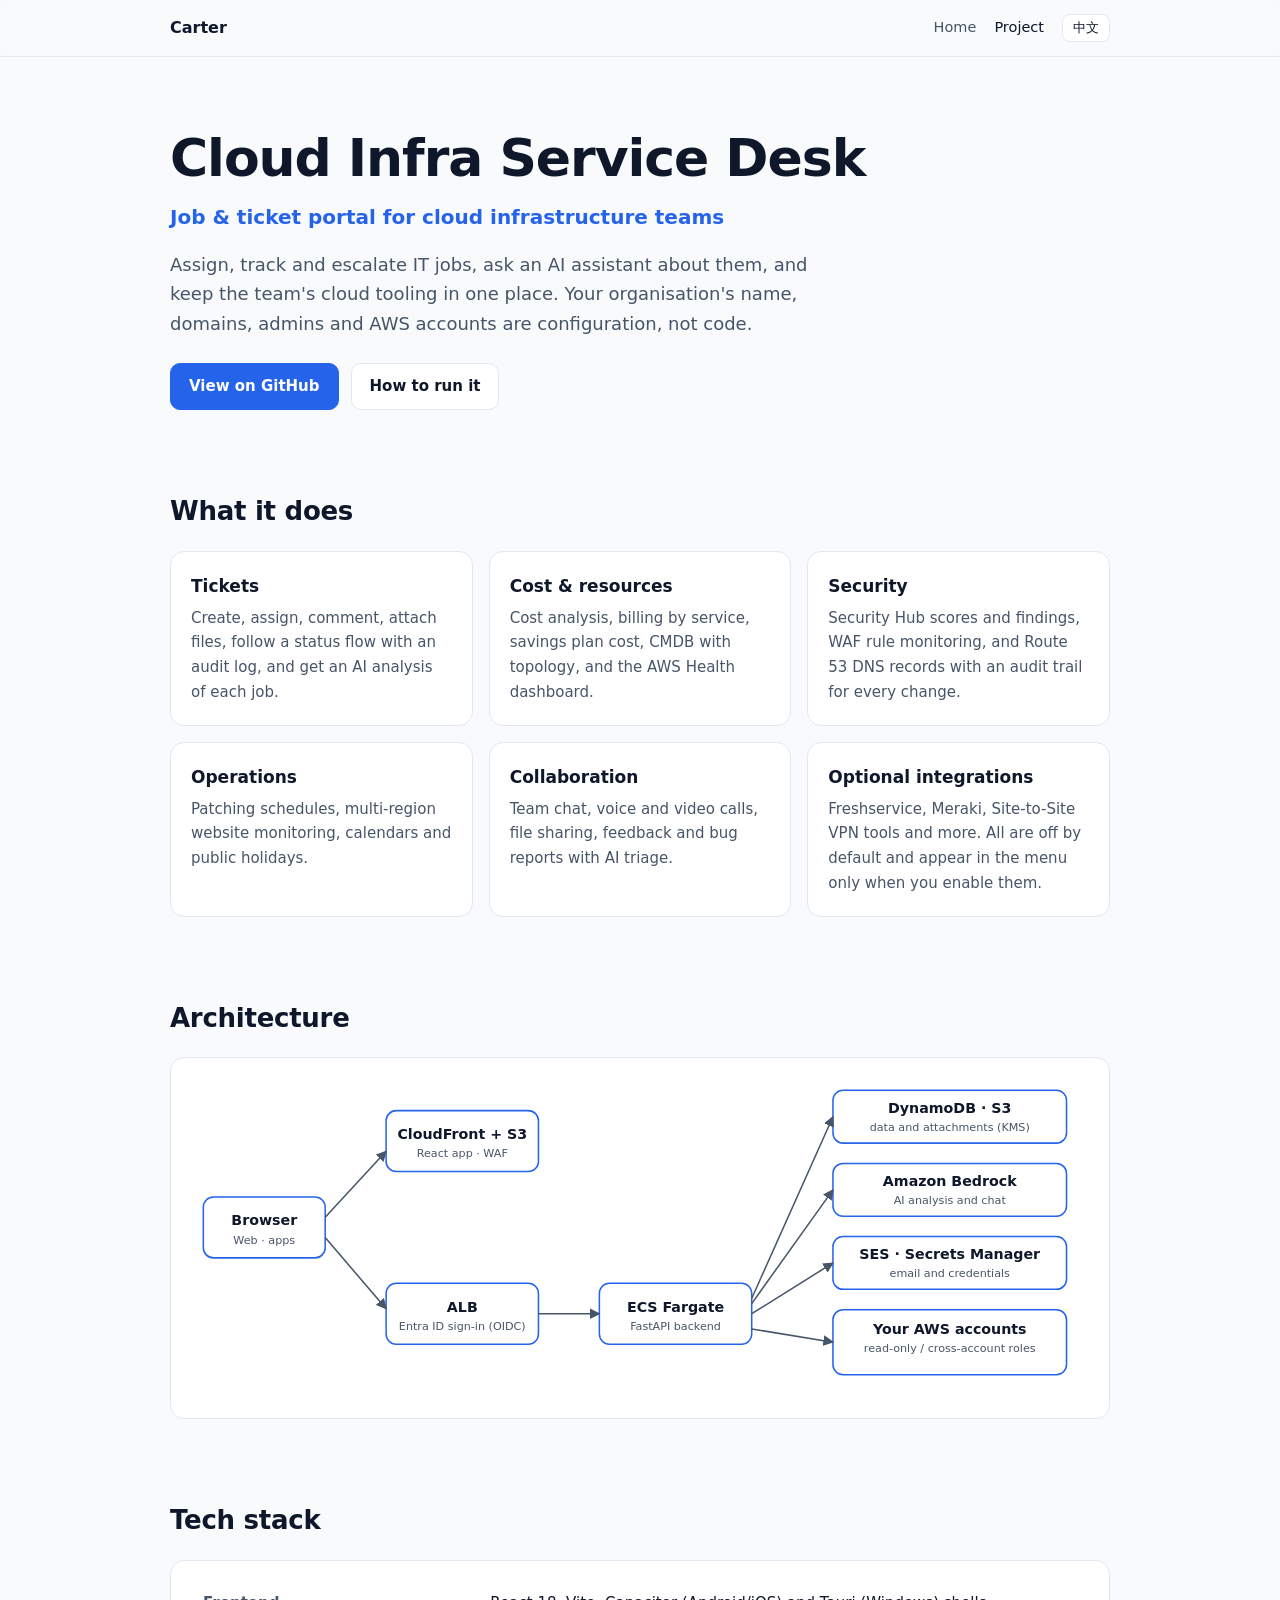
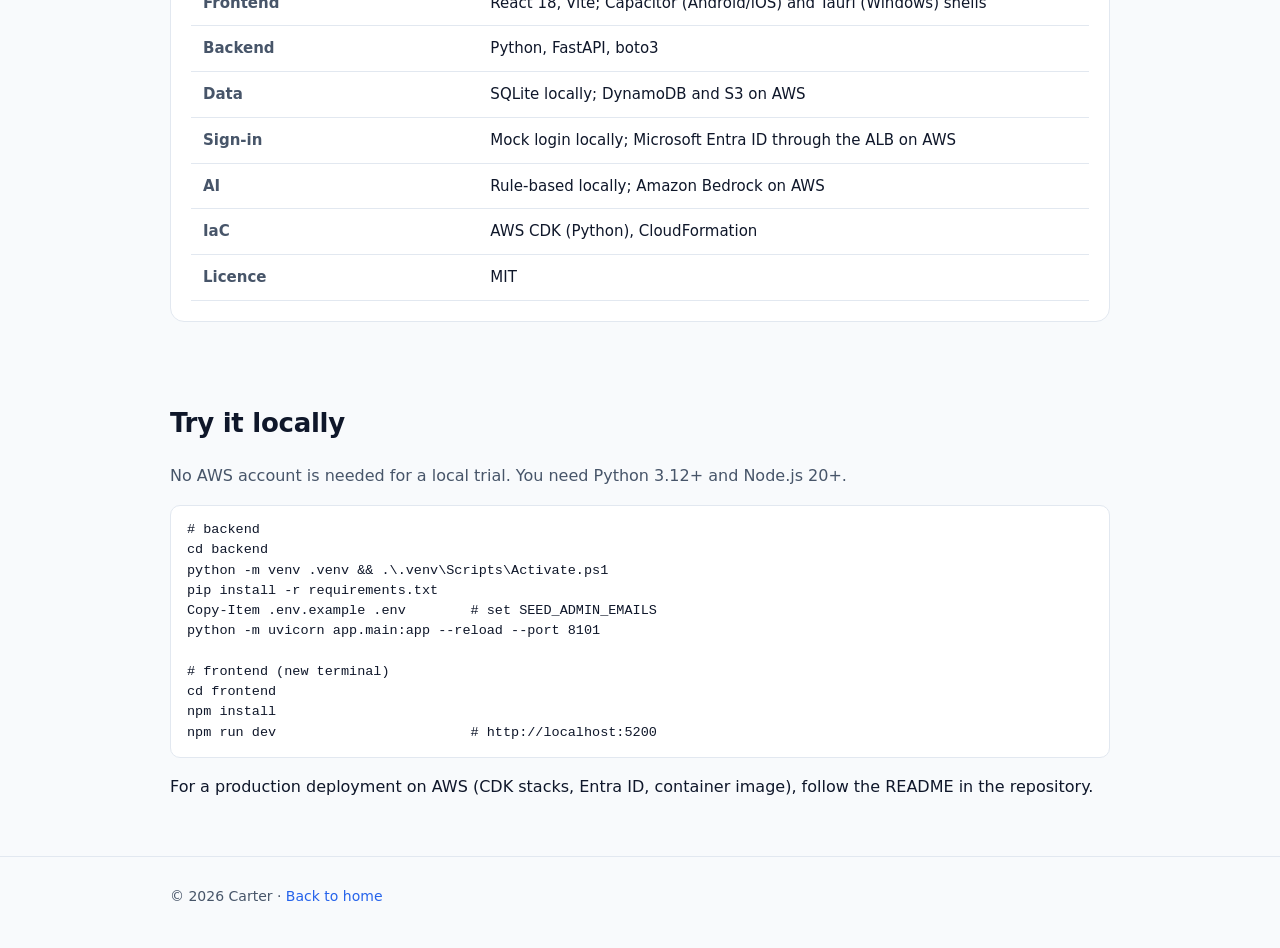
==== project.html @ f6c5fa1a "Add personal site and Cloud Infra Service Desk project page" ====
<!doctype html>
<html lang="en" data-lang="en">
<head>
  <meta charset="utf-8">
  <meta name="viewport" content="width=device-width, initial-scale=1">
  <title>Cloud Infra Service Desk · Carter</title>
  <meta name="description" content="Organisation-neutral job and ticket portal for cloud infrastructure teams: React, FastAPI, AWS CDK, Amazon Bedrock.">
  <link rel="icon" href="favicon.svg" type="image/svg+xml">
  <link rel="stylesheet" href="style.css">
</head>
<body>
<header class="site">
  <div class="wrap">
    <a class="brand" href="index.html">Carter</a>
    <nav>
      <a href="index.html"><span class="en">Home</span><span class="zh">首頁</span></a>
      <a href="project.html" aria-current="page"><span class="en">Project</span><span class="zh">項目</span></a>
      <button class="lang-btn" id="lang-btn" type="button" aria-label="Switch language">中文</button>
    </nav>
  </div>
</header>

<main class="wrap">
  <div class="hero">
    <h1>Cloud Infra Service Desk</h1>
    <p class="role"><span class="en">Job &amp; ticket portal for cloud infrastructure teams</span><span class="zh">雲端基礎架構團隊嘅工單入口</span></p>
    <p class="lead">
      <span class="en">Assign, track and escalate IT jobs, ask an AI assistant about them, and keep the team's cloud tooling in one place. Your organisation's name, domains, admins and AWS accounts are configuration, not code.</span>
      <span class="zh">派發、追蹤同升級 IT 工單,向 AI 助手查詢,並將團隊嘅雲端工具集中一處。機構名稱、網域、管理員同 AWS 帳戶全部係設定,唔係寫死喺 code 入面。</span>
    </p>
    <div class="btns">
      <a class="btn primary" href="https://github.com/carter0684/cloud-infra-service-desk" rel="noopener"><span class="en">View on GitHub</span><span class="zh">喺 GitHub 睇</span></a>
      <a class="btn" href="#deploy"><span class="en">How to run it</span><span class="zh">點樣運行</span></a>
    </div>
  </div>

  <section id="features">
    <h2><span class="en">What it does</span><span class="zh">功能</span></h2>
    <div class="grid">
      <div class="card"><h3><span class="en">Tickets</span><span class="zh">工單</span></h3><p><span class="en">Create, assign, comment, attach files, follow a status flow with an audit log, and get an AI analysis of each job.</span><span class="zh">建立、指派、留言、附件、狀態流程同審計記錄,每張工單都有 AI 分析。</span></p></div>
      <div class="card"><h3><span class="en">Cost &amp; resources</span><span class="zh">成本與資源</span></h3><p><span class="en">Cost analysis, billing by service, savings plan cost, CMDB with topology, and the AWS Health dashboard.</span><span class="zh">成本分析、按服務計費、Savings Plan 成本、帶拓撲嘅 CMDB,同 AWS Health 儀表板。</span></p></div>
      <div class="card"><h3><span class="en">Security</span><span class="zh">安全</span></h3><p><span class="en">Security Hub scores and findings, WAF rule monitoring, and Route 53 DNS records with an audit trail for every change.</span><span class="zh">Security Hub 評分同發現、WAF 規則監控,以及每次改動都有審計記錄嘅 Route 53 DNS 管理。</span></p></div>
      <div class="card"><h3><span class="en">Operations</span><span class="zh">維運</span></h3><p><span class="en">Patching schedules, multi-region website monitoring, calendars and public holidays.</span><span class="zh">修補排程、多區域網站監控、日曆同公眾假期。</span></p></div>
      <div class="card"><h3><span class="en">Collaboration</span><span class="zh">協作</span></h3><p><span class="en">Team chat, voice and video calls, file sharing, feedback and bug reports with AI triage.</span><span class="zh">團隊聊天、語音/視像通話、檔案分享,以及帶 AI 分流嘅意見與錯誤回報。</span></p></div>
      <div class="card"><h3><span class="en">Optional integrations</span><span class="zh">可選整合</span></h3><p><span class="en">Freshservice, Meraki, Site-to-Site VPN tools and more. All are off by default and appear in the menu only when you enable them.</span><span class="zh">Freshservice、Meraki、Site-to-Site VPN 工具等。預設全部關閉,啟用後先會出現喺選單。</span></p></div>
    </div>
  </section>

  <section id="architecture">
    <h2><span class="en">Architecture</span><span class="zh">架構</span></h2>
    <div class="diagram">
      <svg viewBox="0 0 900 330" role="img" aria-label="Architecture: browser to CloudFront and S3, ALB with Entra ID sign-in, ECS Fargate running FastAPI, backed by DynamoDB, S3, Bedrock, SES and Secrets Manager, with cross-account roles to member accounts">
        <defs>
          <marker id="arrow" viewBox="0 0 10 10" refX="9" refY="5" markerWidth="7" markerHeight="7" orient="auto-start-reverse">
            <path d="M0 0L10 5L0 10z" fill="currentColor" style="fill:var(--muted)"/>
          </marker>
        </defs>
        <rect class="box" x="20" y="125" width="120" height="60" rx="10"/>
        <text x="80" y="153" text-anchor="middle" font-size="14" font-weight="700">Browser</text>
        <text class="sub" x="80" y="171" text-anchor="middle">Web · apps</text>

        <rect class="box" x="200" y="40" width="150" height="60" rx="10"/>
        <text x="275" y="68" text-anchor="middle" font-size="14" font-weight="700">CloudFront + S3</text>
        <text class="sub" x="275" y="86" text-anchor="middle">React app · WAF</text>

        <rect class="box" x="200" y="210" width="150" height="60" rx="10"/>
        <text x="275" y="238" text-anchor="middle" font-size="14" font-weight="700">ALB</text>
        <text class="sub" x="275" y="256" text-anchor="middle">Entra ID sign-in (OIDC)</text>

        <rect class="box" x="410" y="210" width="150" height="60" rx="10"/>
        <text x="485" y="238" text-anchor="middle" font-size="14" font-weight="700">ECS Fargate</text>
        <text class="sub" x="485" y="256" text-anchor="middle">FastAPI backend</text>

        <rect class="box" x="640" y="20" width="230" height="52" rx="10"/>
        <text x="755" y="42" text-anchor="middle" font-size="14" font-weight="700">DynamoDB · S3</text>
        <text class="sub" x="755" y="60" text-anchor="middle">data and attachments (KMS)</text>

        <rect class="box" x="640" y="92" width="230" height="52" rx="10"/>
        <text x="755" y="114" text-anchor="middle" font-size="14" font-weight="700">Amazon Bedrock</text>
        <text class="sub" x="755" y="132" text-anchor="middle">AI analysis and chat</text>

        <rect class="box" x="640" y="164" width="230" height="52" rx="10"/>
        <text x="755" y="186" text-anchor="middle" font-size="14" font-weight="700">SES · Secrets Manager</text>
        <text class="sub" x="755" y="204" text-anchor="middle">email and credentials</text>

        <rect class="box" x="640" y="236" width="230" height="64" rx="10"/>
        <text x="755" y="260" text-anchor="middle" font-size="14" font-weight="700">Your AWS accounts</text>
        <text class="sub" x="755" y="278" text-anchor="middle">read-only / cross-account roles</text>

        <path class="edge" d="M140 145 L200 80"/>
        <path class="edge" d="M140 165 L200 235"/>
        <path class="edge" d="M350 240 L410 240"/>
        <path class="edge" d="M560 225 L640 46"/>
        <path class="edge" d="M560 230 L640 118"/>
        <path class="edge" d="M560 240 L640 190"/>
        <path class="edge" d="M560 255 L640 268"/>
      </svg>
    </div>
  </section>

  <section id="stack">
    <h2><span class="en">Tech stack</span><span class="zh">技術</span></h2>
    <div class="card">
      <table>
        <tr><th><span class="en">Frontend</span><span class="zh">前端</span></th><td>React 18, Vite; Capacitor (Android/iOS) and Tauri (Windows) shells</td></tr>
        <tr><th><span class="en">Backend</span><span class="zh">後端</span></th><td>Python, FastAPI, boto3</td></tr>
        <tr><th><span class="en">Data</span><span class="zh">資料</span></th><td>SQLite locally; DynamoDB and S3 on AWS</td></tr>
        <tr><th><span class="en">Sign-in</span><span class="zh">登入</span></th><td><span class="en">Mock login locally; Microsoft Entra ID through the ALB on AWS</span><span class="zh">本機用模擬登入;AWS 上經 ALB 使用 Microsoft Entra ID</span></td></tr>
        <tr><th>AI</th><td><span class="en">Rule-based locally; Amazon Bedrock on AWS</span><span class="zh">本機用規則式;AWS 上用 Amazon Bedrock</span></td></tr>
        <tr><th>IaC</th><td>AWS CDK (Python), CloudFormation</td></tr>
        <tr><th><span class="en">Licence</span><span class="zh">授權</span></th><td>MIT</td></tr>
      </table>
    </div>
  </section>

  <section id="deploy">
    <h2><span class="en">Try it locally</span><span class="zh">本機試用</span></h2>
    <p class="en" style="color:var(--muted)">No AWS account is needed for a local trial. You need Python 3.12+ and Node.js 20+.</p>
    <p class="zh" style="color:var(--muted)">本機試用唔需要 AWS 帳戶。需要 Python 3.12+ 同 Node.js 20+。</p>
<pre><code># backend
cd backend
python -m venv .venv &amp;&amp; .\.venv\Scripts\Activate.ps1
pip install -r requirements.txt
Copy-Item .env.example .env        # set SEED_ADMIN_EMAILS
python -m uvicorn app.main:app --reload --port 8101

# frontend (new terminal)
cd frontend
npm install
npm run dev                        # http://localhost:5200</code></pre>
    <p>
      <span class="en">For a production deployment on AWS (CDK stacks, Entra ID, container image), follow the README in the repository.</span>
      <span class="zh">喺 AWS 正式部署(CDK stack、Entra ID、容器映像)請參考 repository 內嘅 README。</span>
    </p>
  </section>
</main>

<footer>
  <div class="wrap">© 2026 Carter · <a href="index.html"><span class="en">Back to home</span><span class="zh">返回首頁</span></a></div>
</footer>
<script src="script.js"></script>
</body>
</html>
---- style.css ----
:root {
  --bg: #f8fafc;
  --surface: #ffffff;
  --text: #0f172a;
  --muted: #475569;
  --border: #e2e8f0;
  --accent: #2563eb;
  --accent-soft: #dbeafe;
  --radius: 14px;
  --max: 980px;
}

@media (prefers-color-scheme: dark) {
  :root {
    --bg: #0b1220;
    --surface: #111a2e;
    --text: #e5edf9;
    --muted: #9fb0cb;
    --border: #1f2c47;
    --accent: #60a5fa;
    --accent-soft: #14264a;
  }
}

* { box-sizing: border-box; }
html { scroll-behavior: smooth; }
body {
  margin: 0;
  font-family: system-ui, -apple-system, "Segoe UI", Roboto, "Noto Sans TC", "Microsoft JhengHei", sans-serif;
  background: var(--bg);
  color: var(--text);
  line-height: 1.65;
}
a { color: var(--accent); text-decoration: none; }
a:hover { text-decoration: underline; }
.wrap { max-width: var(--max); margin: 0 auto; padding: 0 20px; }

/* language toggle: only the active language is shown */
html[data-lang="en"] .zh { display: none !important; }
html[data-lang="zh"] .en { display: none !important; }

header.site {
  position: sticky; top: 0; z-index: 10;
  background: color-mix(in srgb, var(--bg) 88%, transparent);
  backdrop-filter: blur(8px);
  border-bottom: 1px solid var(--border);
}
header.site .wrap { display: flex; align-items: center; justify-content: space-between; height: 56px; }
header.site .brand { font-weight: 700; color: var(--text); }
header.site nav { display: flex; gap: 18px; align-items: center; font-size: 14.5px; }
header.site nav a { color: var(--muted); }
header.site nav a:hover, header.site nav a[aria-current="page"] { color: var(--text); text-decoration: none; }
.lang-btn {
  border: 1px solid var(--border); background: var(--surface); color: var(--text);
  border-radius: 8px; padding: 4px 10px; font-size: 13px; cursor: pointer;
}

.hero { padding: 72px 0 40px; }
.hero h1 { font-size: clamp(34px, 6vw, 52px); line-height: 1.15; margin: 0 0 12px; letter-spacing: -0.02em; }
.hero .role { font-size: 20px; color: var(--accent); font-weight: 600; margin: 0 0 16px; }
.hero p.lead { font-size: 18px; color: var(--muted); max-width: 680px; margin: 0 0 24px; }
.btns { display: flex; flex-wrap: wrap; gap: 12px; }
.btn {
  display: inline-block; padding: 10px 18px; border-radius: 10px; font-weight: 600; font-size: 15px;
  border: 1px solid var(--border); background: var(--surface); color: var(--text);
}
.btn:hover { text-decoration: none; border-color: var(--accent); }
.btn.primary { background: var(--accent); border-color: var(--accent); color: #fff; }

section { padding: 40px 0; }
section h2 { font-size: 26px; margin: 0 0 18px; letter-spacing: -0.01em; }
.grid { display: grid; gap: 16px; grid-template-columns: repeat(auto-fit, minmax(250px, 1fr)); }
.card {
  background: var(--surface); border: 1px solid var(--border); border-radius: var(--radius);
  padding: 20px;
}
.card h3 { margin: 0 0 6px; font-size: 17px; }
.card p { margin: 0; color: var(--muted); font-size: 15px; }
.chips { display: flex; flex-wrap: wrap; gap: 8px; margin-top: 10px; }
.chip {
  background: var(--accent-soft); color: var(--accent); border-radius: 999px;
  padding: 3px 12px; font-size: 13px; font-weight: 600;
}
.project-card { display: grid; gap: 14px; }
.project-card h3 { font-size: 22px; }
ul.clean { padding-left: 20px; margin: 8px 0 0; color: var(--muted); }
ul.clean li { margin: 4px 0; }
table { width: 100%; border-collapse: collapse; font-size: 15px; }
th, td { text-align: left; padding: 10px 12px; border-bottom: 1px solid var(--border); vertical-align: top; }
th { color: var(--muted); font-weight: 600; width: 32%; }
pre {
  background: var(--surface); border: 1px solid var(--border); border-radius: 10px;
  padding: 14px 16px; overflow-x: auto; font-size: 13.5px; line-height: 1.5;
}
code { font-family: ui-monospace, SFMono-Regular, Consolas, monospace; }
.diagram { background: var(--surface); border: 1px solid var(--border); border-radius: var(--radius); padding: 12px; overflow-x: auto; }
.diagram svg { width: 100%; min-width: 720px; height: auto; display: block; }
.diagram svg text { fill: var(--text); font-family: system-ui, sans-serif; }
.diagram svg .box { fill: var(--surface); stroke: var(--accent); stroke-width: 1.5; }
.diagram svg .edge { stroke: var(--muted); stroke-width: 1.5; fill: none; marker-end: url(#arrow); }
.diagram svg .sub { fill: var(--muted); font-size: 11px; }
footer { border-top: 1px solid var(--border); padding: 28px 0 40px; color: var(--muted); font-size: 14px; }

@media (prefers-color-scheme: dark) {
  .btn.primary { color: #0b1220; }
}

@media (max-width: 560px) {
  header.site nav { gap: 12px; font-size: 13.5px; }
  .hero { padding-top: 48px; }
}
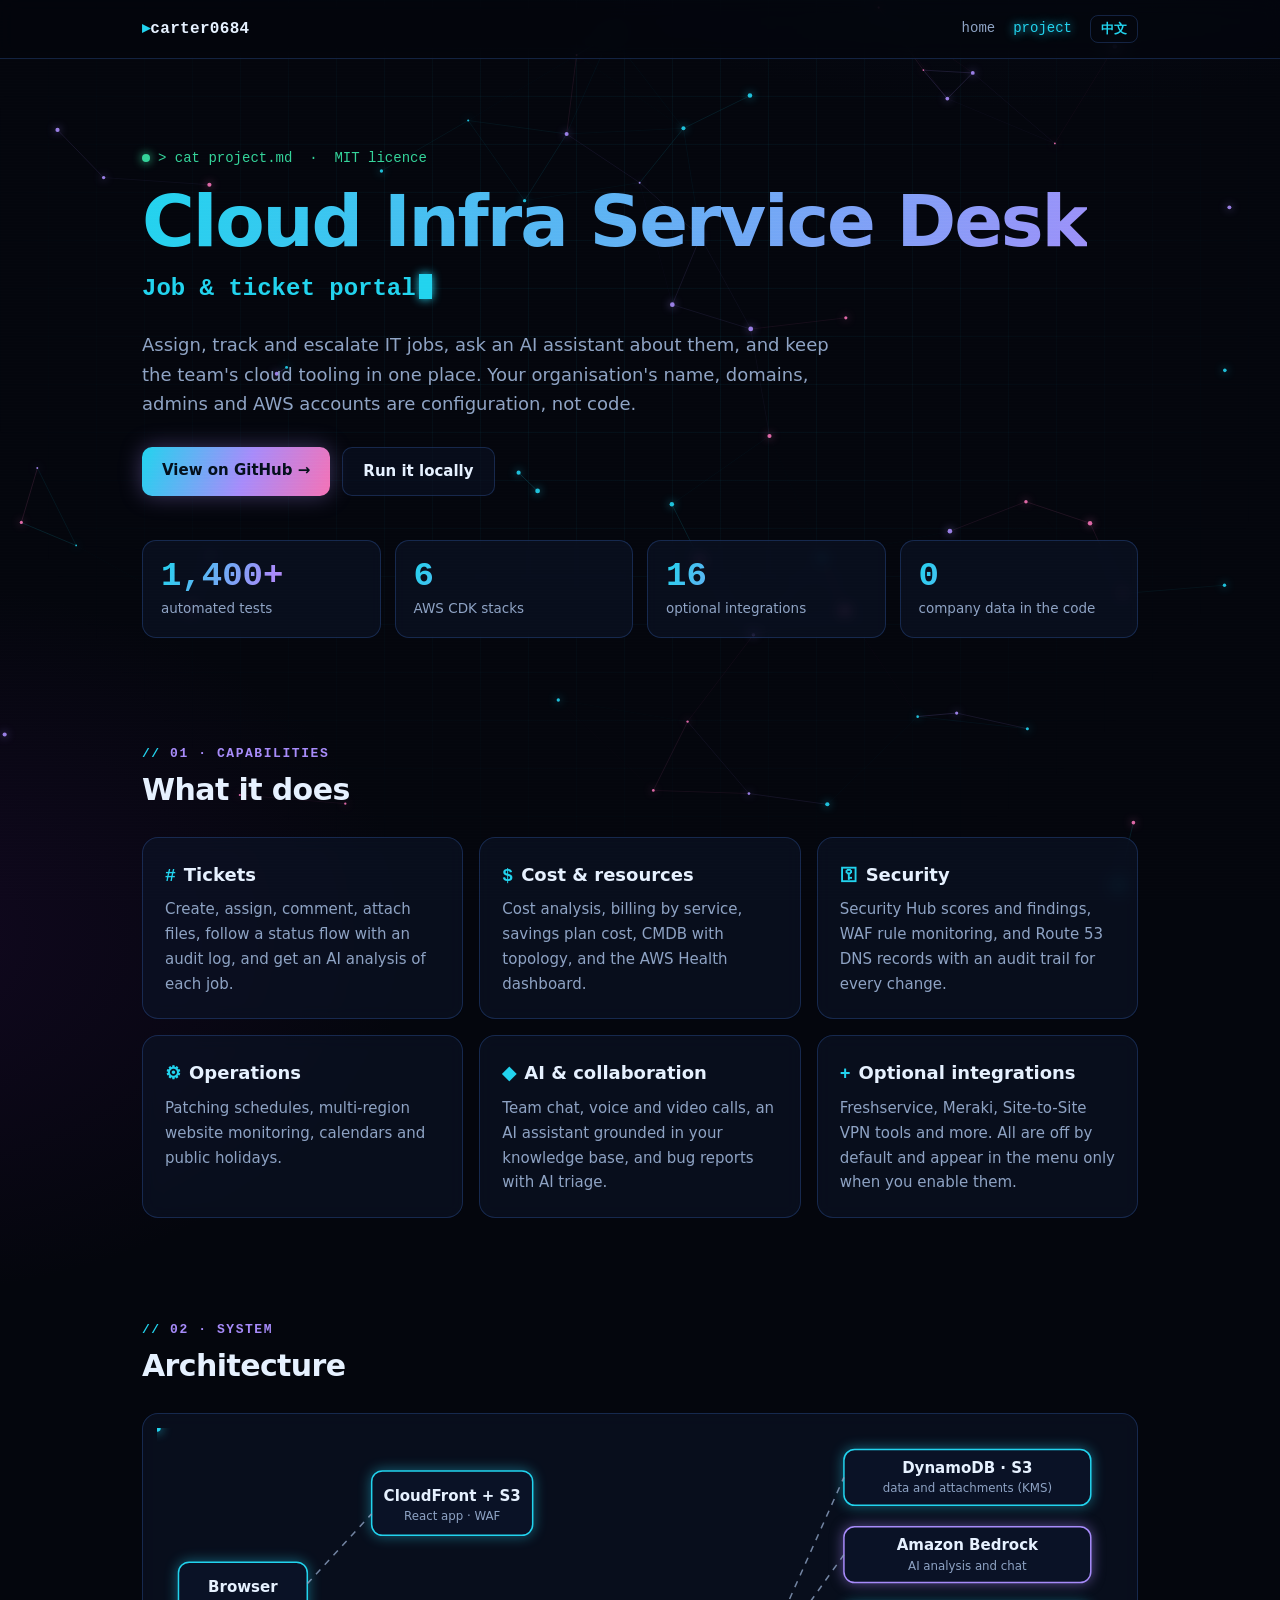
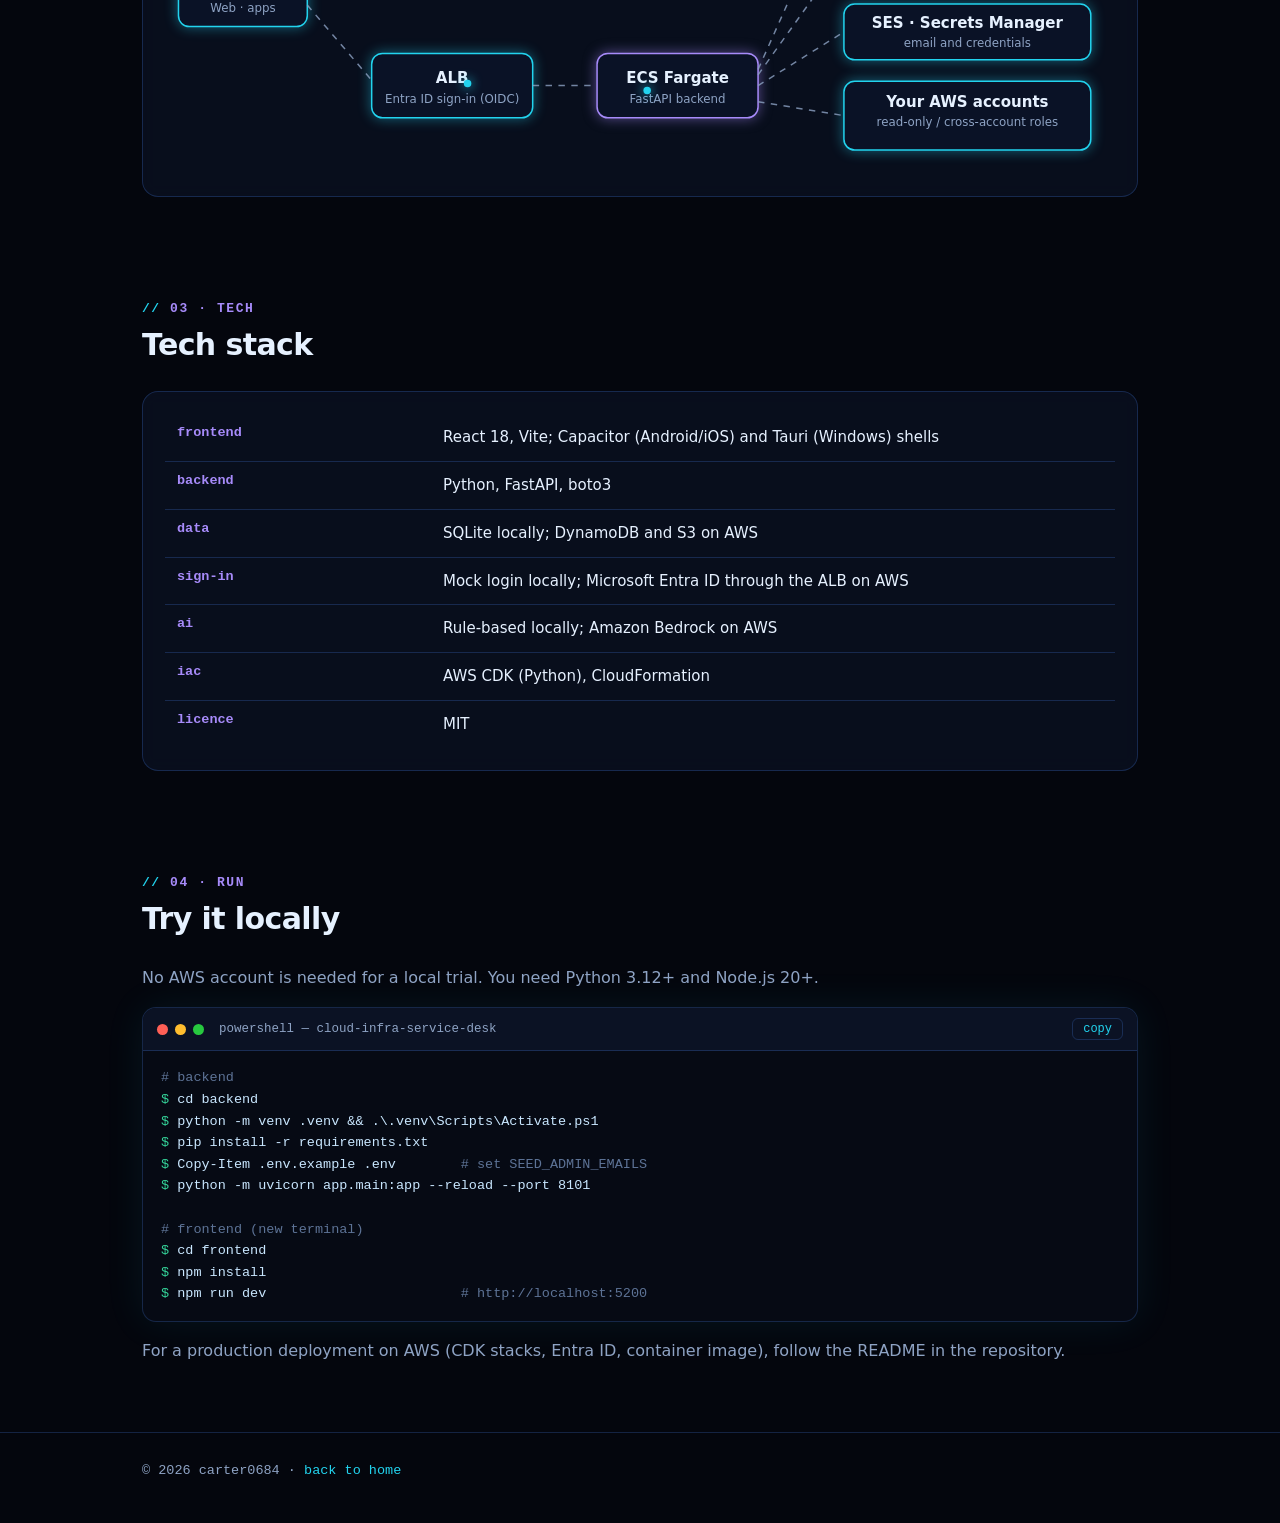
==== commit a5fe3040: "Cyber/AI theme: neural-network background, typing hero, glow cards, animated architecture" ====
--- a/project.html
+++ b/project.html
@@ -3,18 +3,22 @@
 <head>
   <meta charset="utf-8">
   <meta name="viewport" content="width=device-width, initial-scale=1">
-  <title>Cloud Infra Service Desk · Carter</title>
+  <meta name="theme-color" content="#04060d">
+  <title>Cloud Infra Service Desk · carter0684</title>
   <meta name="description" content="Organisation-neutral job and ticket portal for cloud infrastructure teams: React, FastAPI, AWS CDK, Amazon Bedrock.">
   <link rel="icon" href="favicon.svg" type="image/svg+xml">
   <link rel="stylesheet" href="style.css">
 </head>
 <body>
+<div id="progress"></div>
+<canvas id="bg" aria-hidden="true"></canvas>
+
 <header class="site">
   <div class="wrap">
-    <a class="brand" href="index.html">Carter</a>
+    <a class="brand" href="index.html">carter0684</a>
     <nav>
-      <a href="index.html"><span class="en">Home</span><span class="zh">首頁</span></a>
-      <a href="project.html" aria-current="page"><span class="en">Project</span><span class="zh">項目</span></a>
+      <a href="index.html"><span class="en">home</span><span class="zh">首頁</span></a>
+      <a href="project.html" aria-current="page"><span class="en">project</span><span class="zh">項目</span></a>
       <button class="lang-btn" id="lang-btn" type="button" aria-label="Switch language">中文</button>
     </nav>
   </div>
@@ -22,39 +26,43 @@
 
 <main class="wrap">
   <div class="hero">
-    <h1>Cloud Infra Service Desk</h1>
-    <p class="role"><span class="en">Job &amp; ticket portal for cloud infrastructure teams</span><span class="zh">雲端基礎架構團隊嘅工單入口</span></p>
+    <p class="prompt"><span class="dot"></span><span class="en">&gt; cat project.md &nbsp;·&nbsp; MIT licence</span><span class="zh">&gt; cat project.md &nbsp;·&nbsp; MIT 授權</span></p>
+    <h1 class="glitch" data-text="Cloud Infra Service Desk"><span class="en">Cloud Infra Service Desk</span><span class="zh">Cloud Infra Service Desk</span></h1>
+    <p class="role"><span id="typed"
+        data-en="Job &amp; ticket portal|AI-assisted analysis|Cost · CMDB · Security|Config-driven, not hard-coded"
+        data-zh="工單入口|AI 輔助分析|成本 · CMDB · 安全|靠設定,唔寫死"></span><span class="caret"></span></p>
     <p class="lead">
       <span class="en">Assign, track and escalate IT jobs, ask an AI assistant about them, and keep the team's cloud tooling in one place. Your organisation's name, domains, admins and AWS accounts are configuration, not code.</span>
       <span class="zh">派發、追蹤同升級 IT 工單,向 AI 助手查詢,並將團隊嘅雲端工具集中一處。機構名稱、網域、管理員同 AWS 帳戶全部係設定,唔係寫死喺 code 入面。</span>
     </p>
     <div class="btns">
-      <a class="btn primary" href="https://github.com/carter0684/cloud-infra-service-desk" rel="noopener"><span class="en">View on GitHub</span><span class="zh">喺 GitHub 睇</span></a>
-      <a class="btn" href="#deploy"><span class="en">How to run it</span><span class="zh">點樣運行</span></a>
+      <a class="btn primary" href="https://github.com/carter0684/cloud-infra-service-desk" rel="noopener"><span class="en">View on GitHub →</span><span class="zh">喺 GitHub 睇 →</span></a>
+      <a class="btn" href="#deploy"><span class="en">Run it locally</span><span class="zh">本機運行</span></a>
+    </div>
+    <div class="stats reveal">
+      <div class="stat"><b data-count="1400" data-suffix="+">0</b><span><span class="en">automated tests</span><span class="zh">自動化測試</span></span></div>
+      <div class="stat"><b data-count="6">0</b><span><span class="en">AWS CDK stacks</span><span class="zh">AWS CDK stack</span></span></div>
+      <div class="stat"><b data-count="16">0</b><span><span class="en">optional integrations</span><span class="zh">可選整合</span></span></div>
+      <div class="stat"><b data-count="0">0</b><span><span class="en">company data in the code</span><span class="zh">程式碼內嘅公司資料</span></span></div>
     </div>
   </div>
 
-  <section id="features">
-    <h2><span class="en">What it does</span><span class="zh">功能</span></h2>
+  <section id="features" class="reveal">
+    <h2><span class="idx">01 · <span class="en">CAPABILITIES</span><span class="zh">能力</span></span><span class="en">What it does</span><span class="zh">功能</span></h2>
     <div class="grid">
-      <div class="card"><h3><span class="en">Tickets</span><span class="zh">工單</span></h3><p><span class="en">Create, assign, comment, attach files, follow a status flow with an audit log, and get an AI analysis of each job.</span><span class="zh">建立、指派、留言、附件、狀態流程同審計記錄,每張工單都有 AI 分析。</span></p></div>
-      <div class="card"><h3><span class="en">Cost &amp; resources</span><span class="zh">成本與資源</span></h3><p><span class="en">Cost analysis, billing by service, savings plan cost, CMDB with topology, and the AWS Health dashboard.</span><span class="zh">成本分析、按服務計費、Savings Plan 成本、帶拓撲嘅 CMDB,同 AWS Health 儀表板。</span></p></div>
-      <div class="card"><h3><span class="en">Security</span><span class="zh">安全</span></h3><p><span class="en">Security Hub scores and findings, WAF rule monitoring, and Route 53 DNS records with an audit trail for every change.</span><span class="zh">Security Hub 評分同發現、WAF 規則監控,以及每次改動都有審計記錄嘅 Route 53 DNS 管理。</span></p></div>
-      <div class="card"><h3><span class="en">Operations</span><span class="zh">維運</span></h3><p><span class="en">Patching schedules, multi-region website monitoring, calendars and public holidays.</span><span class="zh">修補排程、多區域網站監控、日曆同公眾假期。</span></p></div>
-      <div class="card"><h3><span class="en">Collaboration</span><span class="zh">協作</span></h3><p><span class="en">Team chat, voice and video calls, file sharing, feedback and bug reports with AI triage.</span><span class="zh">團隊聊天、語音/視像通話、檔案分享,以及帶 AI 分流嘅意見與錯誤回報。</span></p></div>
-      <div class="card"><h3><span class="en">Optional integrations</span><span class="zh">可選整合</span></h3><p><span class="en">Freshservice, Meraki, Site-to-Site VPN tools and more. All are off by default and appear in the menu only when you enable them.</span><span class="zh">Freshservice、Meraki、Site-to-Site VPN 工具等。預設全部關閉,啟用後先會出現喺選單。</span></p></div>
+      <div class="card"><h3><span class="ico">#</span><span class="en">Tickets</span><span class="zh">工單</span></h3><p><span class="en">Create, assign, comment, attach files, follow a status flow with an audit log, and get an AI analysis of each job.</span><span class="zh">建立、指派、留言、附件、狀態流程同審計記錄,每張工單都有 AI 分析。</span></p></div>
+      <div class="card"><h3><span class="ico">$</span><span class="en">Cost &amp; resources</span><span class="zh">成本與資源</span></h3><p><span class="en">Cost analysis, billing by service, savings plan cost, CMDB with topology, and the AWS Health dashboard.</span><span class="zh">成本分析、按服務計費、Savings Plan 成本、帶拓撲嘅 CMDB,同 AWS Health 儀表板。</span></p></div>
+      <div class="card"><h3><span class="ico">&#9919;</span><span class="en">Security</span><span class="zh">安全</span></h3><p><span class="en">Security Hub scores and findings, WAF rule monitoring, and Route 53 DNS records with an audit trail for every change.</span><span class="zh">Security Hub 評分同發現、WAF 規則監控,以及每次改動都有審計記錄嘅 Route 53 DNS 管理。</span></p></div>
+      <div class="card"><h3><span class="ico">&#9881;</span><span class="en">Operations</span><span class="zh">維運</span></h3><p><span class="en">Patching schedules, multi-region website monitoring, calendars and public holidays.</span><span class="zh">修補排程、多區域網站監控、日曆同公眾假期。</span></p></div>
+      <div class="card"><h3><span class="ico">&#9670;</span><span class="en">AI &amp; collaboration</span><span class="zh">AI 與協作</span></h3><p><span class="en">Team chat, voice and video calls, an AI assistant grounded in your knowledge base, and bug reports with AI triage.</span><span class="zh">團隊聊天、語音/視像通話、以知識庫為基礎嘅 AI 助手,以及帶 AI 分流嘅錯誤回報。</span></p></div>
+      <div class="card"><h3><span class="ico">+</span><span class="en">Optional integrations</span><span class="zh">可選整合</span></h3><p><span class="en">Freshservice, Meraki, Site-to-Site VPN tools and more. All are off by default and appear in the menu only when you enable them.</span><span class="zh">Freshservice、Meraki、Site-to-Site VPN 工具等。預設全部關閉,啟用後先會出現喺選單。</span></p></div>
     </div>
   </section>
 
-  <section id="architecture">
-    <h2><span class="en">Architecture</span><span class="zh">架構</span></h2>
+  <section id="architecture" class="reveal">
+    <h2><span class="idx">02 · <span class="en">SYSTEM</span><span class="zh">系統</span></span><span class="en">Architecture</span><span class="zh">架構</span></h2>
     <div class="diagram">
-      <svg viewBox="0 0 900 330" role="img" aria-label="Architecture: browser to CloudFront and S3, ALB with Entra ID sign-in, ECS Fargate running FastAPI, backed by DynamoDB, S3, Bedrock, SES and Secrets Manager, with cross-account roles to member accounts">
-        <defs>
-          <marker id="arrow" viewBox="0 0 10 10" refX="9" refY="5" markerWidth="7" markerHeight="7" orient="auto-start-reverse">
-            <path d="M0 0L10 5L0 10z" fill="currentColor" style="fill:var(--muted)"/>
-          </marker>
-        </defs>
+      <svg viewBox="0 0 900 330" role="img" aria-label="Architecture: browser to CloudFront and S3, ALB with Entra ID sign-in, ECS Fargate running FastAPI, backed by DynamoDB, S3, Bedrock, SES, Secrets Manager and cross-account roles">
         <rect class="box" x="20" y="125" width="120" height="60" rx="10"/>
         <text x="80" y="153" text-anchor="middle" font-size="14" font-weight="700">Browser</text>
         <text class="sub" x="80" y="171" text-anchor="middle">Web · apps</text>
@@ -67,7 +75,7 @@
         <text x="275" y="238" text-anchor="middle" font-size="14" font-weight="700">ALB</text>
         <text class="sub" x="275" y="256" text-anchor="middle">Entra ID sign-in (OIDC)</text>
 
-        <rect class="box" x="410" y="210" width="150" height="60" rx="10"/>
+        <rect class="box v" x="410" y="210" width="150" height="60" rx="10"/>
         <text x="485" y="238" text-anchor="middle" font-size="14" font-weight="700">ECS Fargate</text>
         <text class="sub" x="485" y="256" text-anchor="middle">FastAPI backend</text>
 
@@ -75,7 +83,7 @@
         <text x="755" y="42" text-anchor="middle" font-size="14" font-weight="700">DynamoDB · S3</text>
         <text class="sub" x="755" y="60" text-anchor="middle">data and attachments (KMS)</text>
 
-        <rect class="box" x="640" y="92" width="230" height="52" rx="10"/>
+        <rect class="box v" x="640" y="92" width="230" height="52" rx="10"/>
         <text x="755" y="114" text-anchor="middle" font-size="14" font-weight="700">Amazon Bedrock</text>
         <text class="sub" x="755" y="132" text-anchor="middle">AI analysis and chat</text>
 
@@ -87,48 +95,57 @@
         <text x="755" y="260" text-anchor="middle" font-size="14" font-weight="700">Your AWS accounts</text>
         <text class="sub" x="755" y="278" text-anchor="middle">read-only / cross-account roles</text>
 
-        <path class="edge" d="M140 145 L200 80"/>
-        <path class="edge" d="M140 165 L200 235"/>
-        <path class="edge" d="M350 240 L410 240"/>
-        <path class="edge" d="M560 225 L640 46"/>
-        <path class="edge" d="M560 230 L640 118"/>
-        <path class="edge" d="M560 240 L640 190"/>
-        <path class="edge" d="M560 255 L640 268"/>
+        <path id="p1" class="edge" d="M140 145 L200 80"/>
+        <path id="p2" class="edge" d="M140 165 L200 235"/>
+        <path id="p3" class="edge" d="M350 240 L410 240"/>
+        <path id="p4" class="edge" d="M560 225 L640 46"/>
+        <path id="p5" class="edge" d="M560 230 L640 118"/>
+        <path id="p6" class="edge" d="M560 240 L640 190"/>
+        <path id="p7" class="edge" d="M560 255 L640 268"/>
+
+        <circle class="pkt" r="3.5"><animateMotion dur="2.6s" repeatCount="indefinite" path="M140 165 L200 235 L350 240 L410 240 L560 255 L640 268"/></circle>
+        <circle class="pkt" r="3.5"><animateMotion dur="2.6s" begin="0.9s" repeatCount="indefinite" path="M140 165 L200 235 L350 240 L410 240 L560 230 L640 118"/></circle>
+        <circle class="pkt" r="3.5"><animateMotion dur="2.6s" begin="1.7s" repeatCount="indefinite" path="M140 145 L200 80"/></circle>
       </svg>
     </div>
   </section>
 
-  <section id="stack">
-    <h2><span class="en">Tech stack</span><span class="zh">技術</span></h2>
+  <section id="stack" class="reveal">
+    <h2><span class="idx">03 · <span class="en">TECH</span><span class="zh">技術</span></span><span class="en">Tech stack</span><span class="zh">技術棧</span></h2>
     <div class="card">
       <table>
-        <tr><th><span class="en">Frontend</span><span class="zh">前端</span></th><td>React 18, Vite; Capacitor (Android/iOS) and Tauri (Windows) shells</td></tr>
-        <tr><th><span class="en">Backend</span><span class="zh">後端</span></th><td>Python, FastAPI, boto3</td></tr>
-        <tr><th><span class="en">Data</span><span class="zh">資料</span></th><td>SQLite locally; DynamoDB and S3 on AWS</td></tr>
-        <tr><th><span class="en">Sign-in</span><span class="zh">登入</span></th><td><span class="en">Mock login locally; Microsoft Entra ID through the ALB on AWS</span><span class="zh">本機用模擬登入;AWS 上經 ALB 使用 Microsoft Entra ID</span></td></tr>
-        <tr><th>AI</th><td><span class="en">Rule-based locally; Amazon Bedrock on AWS</span><span class="zh">本機用規則式;AWS 上用 Amazon Bedrock</span></td></tr>
-        <tr><th>IaC</th><td>AWS CDK (Python), CloudFormation</td></tr>
-        <tr><th><span class="en">Licence</span><span class="zh">授權</span></th><td>MIT</td></tr>
+        <tr><th>frontend</th><td>React 18, Vite; Capacitor (Android/iOS) and Tauri (Windows) shells</td></tr>
+        <tr><th>backend</th><td>Python, FastAPI, boto3</td></tr>
+        <tr><th>data</th><td><span class="en">SQLite locally; DynamoDB and S3 on AWS</span><span class="zh">本機用 SQLite;AWS 上用 DynamoDB 同 S3</span></td></tr>
+        <tr><th>sign-in</th><td><span class="en">Mock login locally; Microsoft Entra ID through the ALB on AWS</span><span class="zh">本機用模擬登入;AWS 上經 ALB 使用 Microsoft Entra ID</span></td></tr>
+        <tr><th>ai</th><td><span class="en">Rule-based locally; Amazon Bedrock on AWS</span><span class="zh">本機用規則式;AWS 上用 Amazon Bedrock</span></td></tr>
+        <tr><th>iac</th><td>AWS CDK (Python), CloudFormation</td></tr>
+        <tr><th>licence</th><td>MIT</td></tr>
       </table>
     </div>
   </section>
 
-  <section id="deploy">
-    <h2><span class="en">Try it locally</span><span class="zh">本機試用</span></h2>
-    <p class="en" style="color:var(--muted)">No AWS account is needed for a local trial. You need Python 3.12+ and Node.js 20+.</p>
-    <p class="zh" style="color:var(--muted)">本機試用唔需要 AWS 帳戶。需要 Python 3.12+ 同 Node.js 20+。</p>
-<pre><code># backend
-cd backend
-python -m venv .venv &amp;&amp; .\.venv\Scripts\Activate.ps1
-pip install -r requirements.txt
-Copy-Item .env.example .env        # set SEED_ADMIN_EMAILS
-python -m uvicorn app.main:app --reload --port 8101
+  <section id="deploy" class="reveal">
+    <h2><span class="idx">04 · <span class="en">RUN</span><span class="zh">運行</span></span><span class="en">Try it locally</span><span class="zh">本機試用</span></h2>
+    <p style="color:var(--muted)">
+      <span class="en">No AWS account is needed for a local trial. You need Python 3.12+ and Node.js 20+.</span>
+      <span class="zh">本機試用唔需要 AWS 帳戶。需要 Python 3.12+ 同 Node.js 20+。</span>
+    </p>
+    <div class="term">
+      <div class="bar"><i></i><i></i><i></i><span>powershell — cloud-infra-service-desk</span><button class="copy" type="button">copy</button></div>
+<pre><span class="c"># backend</span>
+<span class="p">$</span> cd backend
+<span class="p">$</span> python -m venv .venv &amp;&amp; .\.venv\Scripts\Activate.ps1
+<span class="p">$</span> pip install -r requirements.txt
+<span class="p">$</span> Copy-Item .env.example .env        <span class="c"># set SEED_ADMIN_EMAILS</span>
+<span class="p">$</span> python -m uvicorn app.main:app --reload --port 8101
 
-# frontend (new terminal)
-cd frontend
-npm install
-npm run dev                        # http://localhost:5200</code></pre>
-    <p>
+<span class="c"># frontend (new terminal)</span>
+<span class="p">$</span> cd frontend
+<span class="p">$</span> npm install
+<span class="p">$</span> npm run dev                        <span class="c"># http://localhost:5200</span></pre>
+    </div>
+    <p style="color:var(--muted)">
       <span class="en">For a production deployment on AWS (CDK stacks, Entra ID, container image), follow the README in the repository.</span>
       <span class="zh">喺 AWS 正式部署(CDK stack、Entra ID、容器映像)請參考 repository 內嘅 README。</span>
     </p>
@@ -136,7 +153,7 @@
 </main>
 
 <footer>
-  <div class="wrap">© 2026 Carter · <a href="index.html"><span class="en">Back to home</span><span class="zh">返回首頁</span></a></div>
+  <div class="wrap">© 2026 carter0684 · <a href="index.html"><span class="en">back to home</span><span class="zh">返回首頁</span></a></div>
 </footer>
 <script src="script.js"></script>
 </body>
--- a/style.css
+++ b/style.css
@@ -1,111 +1,193 @@
+/* Cyber / AI theme. Always dark; animations respect prefers-reduced-motion. */
 :root {
-  --bg: #f8fafc;
-  --surface: #ffffff;
-  --text: #0f172a;
-  --muted: #475569;
-  --border: #e2e8f0;
-  --accent: #2563eb;
-  --accent-soft: #dbeafe;
-  --radius: 14px;
-  --max: 980px;
-}
-
-@media (prefers-color-scheme: dark) {
-  :root {
-    --bg: #0b1220;
-    --surface: #111a2e;
-    --text: #e5edf9;
-    --muted: #9fb0cb;
-    --border: #1f2c47;
-    --accent: #60a5fa;
-    --accent-soft: #14264a;
-  }
+  --bg: #04060d;
+  --bg2: #080d1a;
+  --surface: rgba(12, 20, 40, 0.62);
+  --text: #e6f1ff;
+  --muted: #8ea3c4;
+  --border: rgba(80, 140, 255, 0.22);
+  --cyan: #22d3ee;
+  --violet: #a78bfa;
+  --pink: #f472b6;
+  --green: #34d399;
+  --grad: linear-gradient(110deg, var(--cyan), var(--violet) 55%, var(--pink));
+  --radius: 16px;
+  --max: 1040px;
+  --mono: ui-monospace, SFMono-Regular, "Cascadia Code", Consolas, monospace;
 }
 
 * { box-sizing: border-box; }
-html { scroll-behavior: smooth; }
+html { scroll-behavior: smooth; color-scheme: dark; }
 body {
   margin: 0;
   font-family: system-ui, -apple-system, "Segoe UI", Roboto, "Noto Sans TC", "Microsoft JhengHei", sans-serif;
-  background: var(--bg);
+  background: radial-gradient(1200px 700px at 80% -10%, #12204a55, transparent 60%),
+              radial-gradient(900px 600px at -10% 30%, #3b0f5a40, transparent 60%),
+              var(--bg);
   color: var(--text);
   line-height: 1.65;
+  overflow-x: hidden;
 }
-a { color: var(--accent); text-decoration: none; }
+a { color: var(--cyan); text-decoration: none; }
 a:hover { text-decoration: underline; }
-.wrap { max-width: var(--max); margin: 0 auto; padding: 0 20px; }
+.wrap { max-width: var(--max); margin: 0 auto; padding: 0 22px; position: relative; z-index: 2; }
 
-/* language toggle: only the active language is shown */
+/* ---------- background layers ---------- */
+#bg { position: fixed; inset: 0; width: 100%; height: 100%; z-index: 0; pointer-events: none; }
+body::before { /* perspective-less tech grid */
+  content: ""; position: fixed; inset: 0; z-index: 0; pointer-events: none;
+  background-image:
+    linear-gradient(rgba(34, 211, 238, 0.05) 1px, transparent 1px),
+    linear-gradient(90deg, rgba(34, 211, 238, 0.05) 1px, transparent 1px);
+  background-size: 48px 48px;
+  mask-image: radial-gradient(ellipse at 50% 30%, #000 20%, transparent 75%);
+  -webkit-mask-image: radial-gradient(ellipse at 50% 30%, #000 20%, transparent 75%);
+}
+body::after { /* CRT scanlines */
+  content: ""; position: fixed; inset: 0; z-index: 3; pointer-events: none;
+  background: repeating-linear-gradient(0deg, rgba(255,255,255,0.025) 0, rgba(255,255,255,0.025) 1px, transparent 1px, transparent 3px);
+  mix-blend-mode: overlay;
+}
+#progress {
+  position: fixed; top: 0; left: 0; height: 2px; width: 0; z-index: 20;
+  background: var(--grad); box-shadow: 0 0 12px var(--cyan);
+}
+
+/* ---------- language toggle ---------- */
 html[data-lang="en"] .zh { display: none !important; }
 html[data-lang="zh"] .en { display: none !important; }
 
+/* ---------- header ---------- */
 header.site {
   position: sticky; top: 0; z-index: 10;
-  background: color-mix(in srgb, var(--bg) 88%, transparent);
-  backdrop-filter: blur(8px);
+  background: rgba(4, 6, 13, 0.72);
+  backdrop-filter: blur(10px);
   border-bottom: 1px solid var(--border);
 }
-header.site .wrap { display: flex; align-items: center; justify-content: space-between; height: 56px; }
-header.site .brand { font-weight: 700; color: var(--text); }
-header.site nav { display: flex; gap: 18px; align-items: center; font-size: 14.5px; }
+header.site .wrap { display: flex; align-items: center; justify-content: space-between; height: 58px; }
+.brand { font-family: var(--mono); font-weight: 700; color: var(--text); letter-spacing: 0.02em; }
+.brand::before { content: "\25B8 "; color: var(--cyan); }
+.brand:hover { text-decoration: none; }
+header.site nav { display: flex; gap: 18px; align-items: center; font-size: 14px; font-family: var(--mono); }
 header.site nav a { color: var(--muted); }
-header.site nav a:hover, header.site nav a[aria-current="page"] { color: var(--text); text-decoration: none; }
+header.site nav a:hover, header.site nav a[aria-current="page"] { color: var(--cyan); text-decoration: none; text-shadow: 0 0 10px var(--cyan); }
 .lang-btn {
-  border: 1px solid var(--border); background: var(--surface); color: var(--text);
-  border-radius: 8px; padding: 4px 10px; font-size: 13px; cursor: pointer;
+  border: 1px solid var(--border); background: transparent; color: var(--cyan);
+  border-radius: 8px; padding: 4px 10px; font: 600 13px var(--mono); cursor: pointer;
 }
+.lang-btn:hover { box-shadow: 0 0 12px rgba(34, 211, 238, 0.45); }
 
-.hero { padding: 72px 0 40px; }
-.hero h1 { font-size: clamp(34px, 6vw, 52px); line-height: 1.15; margin: 0 0 12px; letter-spacing: -0.02em; }
-.hero .role { font-size: 20px; color: var(--accent); font-weight: 600; margin: 0 0 16px; }
-.hero p.lead { font-size: 18px; color: var(--muted); max-width: 680px; margin: 0 0 24px; }
+/* ---------- hero ---------- */
+.hero { padding: 88px 0 56px; }
+.prompt { font-family: var(--mono); color: var(--green); font-size: 14px; margin: 0 0 14px; }
+.prompt .dot { display: inline-block; width: 8px; height: 8px; border-radius: 50%; background: var(--green); box-shadow: 0 0 10px var(--green); margin-right: 8px; animation: pulse 1.8s infinite; }
+.hero h1 {
+  font-size: clamp(38px, 7vw, 72px); line-height: 1.05; margin: 0 0 14px; letter-spacing: -0.03em; font-weight: 800;
+  background: var(--grad); background-size: 200% 100%; -webkit-background-clip: text; background-clip: text; color: transparent;
+  animation: slide 8s linear infinite; position: relative; display: inline-block;
+}
+.hero h1.glitch::before, .hero h1.glitch::after {
+  content: attr(data-text); position: absolute; left: 0; top: 0; width: 100%;
+  background: none; -webkit-background-clip: initial; background-clip: initial; opacity: 0; pointer-events: none;
+}
+.hero h1.glitch::before { color: var(--cyan); }
+.hero h1.glitch::after { color: var(--pink); }
+.hero h1.glitch.go::before { animation: glitch1 0.6s steps(2, end) 1; }
+.hero h1.glitch.go::after { animation: glitch2 0.6s steps(2, end) 1; }
+.role { font: 600 clamp(18px, 3vw, 24px) var(--mono); color: var(--cyan); margin: 0 0 18px; min-height: 1.6em; }
+.role .caret { display: inline-block; width: 0.55em; height: 1.05em; background: var(--cyan); vertical-align: -0.15em; margin-left: 3px; animation: blink 1s steps(1) infinite; box-shadow: 0 0 10px var(--cyan); }
+.hero p.lead { font-size: 18px; color: var(--muted); max-width: 700px; margin: 0 0 28px; }
+
 .btns { display: flex; flex-wrap: wrap; gap: 12px; }
 .btn {
-  display: inline-block; padding: 10px 18px; border-radius: 10px; font-weight: 600; font-size: 15px;
-  border: 1px solid var(--border); background: var(--surface); color: var(--text);
+  display: inline-block; padding: 11px 20px; border-radius: 10px; font-weight: 600; font-size: 15px;
+  border: 1px solid var(--border); background: rgba(10, 18, 36, 0.6); color: var(--text);
+  transition: transform .15s, box-shadow .2s, border-color .2s;
 }
-.btn:hover { text-decoration: none; border-color: var(--accent); }
-.btn.primary { background: var(--accent); border-color: var(--accent); color: #fff; }
+.btn:hover { text-decoration: none; transform: translateY(-2px); border-color: var(--cyan); box-shadow: 0 0 18px rgba(34, 211, 238, 0.35); }
+.btn.primary { background: var(--grad); border: none; color: #04101c; box-shadow: 0 0 22px rgba(167, 139, 250, 0.35); }
+.btn.primary:hover { box-shadow: 0 0 30px rgba(34, 211, 238, 0.6); }
 
-section { padding: 40px 0; }
-section h2 { font-size: 26px; margin: 0 0 18px; letter-spacing: -0.01em; }
+/* ---------- stats ---------- */
+.stats { display: grid; gap: 14px; grid-template-columns: repeat(auto-fit, minmax(170px, 1fr)); margin-top: 44px; }
+.stat { padding: 16px 18px; border: 1px solid var(--border); border-radius: 14px; background: var(--surface); backdrop-filter: blur(6px); }
+.stat b { display: block; font: 800 34px var(--mono); background: var(--grad); -webkit-background-clip: text; background-clip: text; color: transparent; }
+.stat span { color: var(--muted); font-size: 13.5px; }
+
+/* ---------- sections / cards ---------- */
+section { padding: 52px 0; }
+section h2 { font-size: 30px; margin: 0 0 22px; letter-spacing: -0.02em; }
+section h2 .idx { display: block; font: 600 13px var(--mono); color: var(--violet); letter-spacing: 0.12em; margin-bottom: 4px; }
+section h2 .idx::before { content: "// "; color: var(--cyan); }
 .grid { display: grid; gap: 16px; grid-template-columns: repeat(auto-fit, minmax(250px, 1fr)); }
 .card {
-  background: var(--surface); border: 1px solid var(--border); border-radius: var(--radius);
-  padding: 20px;
+  position: relative; background: var(--surface); border: 1px solid var(--border); border-radius: var(--radius);
+  padding: 22px; backdrop-filter: blur(8px); overflow: hidden;
+  transition: transform .2s, border-color .2s, box-shadow .25s;
 }
-.card h3 { margin: 0 0 6px; font-size: 17px; }
+.card::before { /* cursor-following glow */
+  content: ""; position: absolute; inset: 0; pointer-events: none; opacity: 0; transition: opacity .25s;
+  background: radial-gradient(260px circle at var(--mx, 50%) var(--my, 50%), rgba(34, 211, 238, 0.18), transparent 70%);
+}
+.card:hover { transform: translateY(-3px); border-color: rgba(34, 211, 238, 0.6); box-shadow: 0 8px 36px rgba(34, 211, 238, 0.12); }
+.card:hover::before { opacity: 1; }
+.card h3 { margin: 0 0 6px; font-size: 18px; }
+.card h3 .ico { font-family: var(--mono); color: var(--cyan); margin-right: 8px; }
 .card p { margin: 0; color: var(--muted); font-size: 15px; }
-.chips { display: flex; flex-wrap: wrap; gap: 8px; margin-top: 10px; }
-.chip {
-  background: var(--accent-soft); color: var(--accent); border-radius: 999px;
-  padding: 3px 12px; font-size: 13px; font-weight: 600;
+.chips { display: flex; flex-wrap: wrap; gap: 8px; margin-top: 12px; }
+.chip { font: 600 12.5px var(--mono); color: var(--cyan); border: 1px solid rgba(34, 211, 238, 0.35); background: rgba(34, 211, 238, 0.07); border-radius: 6px; padding: 3px 10px; }
+.project-card { display: grid; gap: 14px; border-color: rgba(167, 139, 250, 0.45); }
+.project-card h3 { font-size: 26px; background: var(--grad); -webkit-background-clip: text; background-clip: text; color: transparent; }
+.badge { display: inline-block; font: 600 11.5px var(--mono); color: var(--green); border: 1px solid rgba(52, 211, 153, 0.5); border-radius: 999px; padding: 2px 10px; width: max-content; }
+
+table { width: 100%; border-collapse: collapse; font-size: 15px; }
+th, td { text-align: left; padding: 11px 12px; border-bottom: 1px solid var(--border); vertical-align: top; }
+th { color: var(--violet); font: 600 13.5px var(--mono); width: 28%; }
+tr:last-child th, tr:last-child td { border-bottom: none; }
+
+/* ---------- terminal ---------- */
+.term { border: 1px solid var(--border); border-radius: 14px; background: #060a14; overflow: hidden; box-shadow: 0 0 40px rgba(34, 211, 238, 0.08); }
+.term .bar { display: flex; align-items: center; gap: 7px; padding: 10px 14px; background: #0b1224; border-bottom: 1px solid var(--border); }
+.term .bar i { width: 11px; height: 11px; border-radius: 50%; display: inline-block; }
+.term .bar i:nth-child(1) { background: #ff5f56; } .term .bar i:nth-child(2) { background: #ffbd2e; } .term .bar i:nth-child(3) { background: #27c93f; }
+.term .bar span { margin-left: 8px; font: 12.5px var(--mono); color: var(--muted); flex: 1; }
+.term .copy { border: 1px solid var(--border); background: transparent; color: var(--cyan); font: 12px var(--mono); border-radius: 6px; padding: 3px 10px; cursor: pointer; }
+.term .copy:hover { box-shadow: 0 0 10px rgba(34, 211, 238, 0.4); }
+.term pre { margin: 0; padding: 16px 18px; overflow-x: auto; font: 13.5px/1.6 var(--mono); color: #c9e7ff; }
+.term pre .c { color: #5d7396; } .term pre .p { color: var(--green); }
+
+/* ---------- architecture ---------- */
+.diagram { border: 1px solid var(--border); border-radius: var(--radius); padding: 14px; overflow-x: auto; background: var(--surface); backdrop-filter: blur(8px); }
+.diagram svg { width: 100%; min-width: 760px; height: auto; display: block; }
+.diagram svg text { fill: var(--text); font-family: system-ui, sans-serif; }
+.diagram svg .box { fill: #0a1226; stroke: var(--cyan); stroke-width: 1.4; filter: drop-shadow(0 0 6px rgba(34, 211, 238, 0.45)); }
+.diagram svg .box.v { stroke: var(--violet); filter: drop-shadow(0 0 6px rgba(167, 139, 250, 0.5)); }
+.diagram svg .edge { stroke: rgba(142, 163, 196, 0.8); stroke-width: 1.4; fill: none; stroke-dasharray: 6 6; animation: dash 1.2s linear infinite; }
+.diagram svg .sub { fill: var(--muted); font-size: 11px; }
+.diagram svg .pkt { fill: var(--cyan); filter: drop-shadow(0 0 5px var(--cyan)); }
+
+/* ---------- reveal ---------- */
+.reveal { opacity: 0; transform: translateY(18px); transition: opacity .7s ease, transform .7s ease; }
+.reveal.in { opacity: 1; transform: none; }
+
+footer { position: relative; z-index: 2; border-top: 1px solid var(--border); padding: 30px 0 46px; color: var(--muted); font: 13.5px var(--mono); }
+
+/* ---------- keyframes ---------- */
+@keyframes slide { to { background-position: 200% 0; } }
+@keyframes blink { 50% { opacity: 0; } }
+@keyframes pulse { 50% { opacity: .35; transform: scale(.8); } }
+@keyframes dash { to { stroke-dashoffset: -12; } }
+@keyframes glitch1 { 0% { opacity: .9; transform: translate(-3px, -1px); clip-path: inset(10% 0 60% 0); } 50% { opacity: .9; transform: translate(3px, 1px); clip-path: inset(55% 0 10% 0); } 100% { opacity: 0; transform: none; } }
+@keyframes glitch2 { 0% { opacity: .9; transform: translate(3px, 1px); clip-path: inset(60% 0 8% 0); } 50% { opacity: .9; transform: translate(-3px, -1px); clip-path: inset(8% 0 62% 0); } 100% { opacity: 0; transform: none; } }
+
+@media (max-width: 600px) {
+  header.site nav { gap: 11px; font-size: 12.5px; }
+  .hero { padding-top: 56px; }
+  .brand { font-size: 14px; }
 }
-.project-card { display: grid; gap: 14px; }
-.project-card h3 { font-size: 22px; }
-ul.clean { padding-left: 20px; margin: 8px 0 0; color: var(--muted); }
-ul.clean li { margin: 4px 0; }
-table { width: 100%; border-collapse: collapse; font-size: 15px; }
-th, td { text-align: left; padding: 10px 12px; border-bottom: 1px solid var(--border); vertical-align: top; }
-th { color: var(--muted); font-weight: 600; width: 32%; }
-pre {
-  background: var(--surface); border: 1px solid var(--border); border-radius: 10px;
-  padding: 14px 16px; overflow-x: auto; font-size: 13.5px; line-height: 1.5;
+@media (prefers-reduced-motion: reduce) {
+  *, *::before, *::after { animation: none !important; transition: none !important; }
+  .reveal { opacity: 1; transform: none; }
+  .diagram svg .pkt { display: none; }
+  html { scroll-behavior: auto; }
 }
-code { font-family: ui-monospace, SFMono-Regular, Consolas, monospace; }
-.diagram { background: var(--surface); border: 1px solid var(--border); border-radius: var(--radius); padding: 12px; overflow-x: auto; }
-.diagram svg { width: 100%; min-width: 720px; height: auto; display: block; }
-.diagram svg text { fill: var(--text); font-family: system-ui, sans-serif; }
-.diagram svg .box { fill: var(--surface); stroke: var(--accent); stroke-width: 1.5; }
-.diagram svg .edge { stroke: var(--muted); stroke-width: 1.5; fill: none; marker-end: url(#arrow); }
-.diagram svg .sub { fill: var(--muted); font-size: 11px; }
-footer { border-top: 1px solid var(--border); padding: 28px 0 40px; color: var(--muted); font-size: 14px; }
-
-@media (prefers-color-scheme: dark) {
-  .btn.primary { color: #0b1220; }
-}
-
-@media (max-width: 560px) {
-  header.site nav { gap: 12px; font-size: 13.5px; }
-  .hero { padding-top: 48px; }
-}
